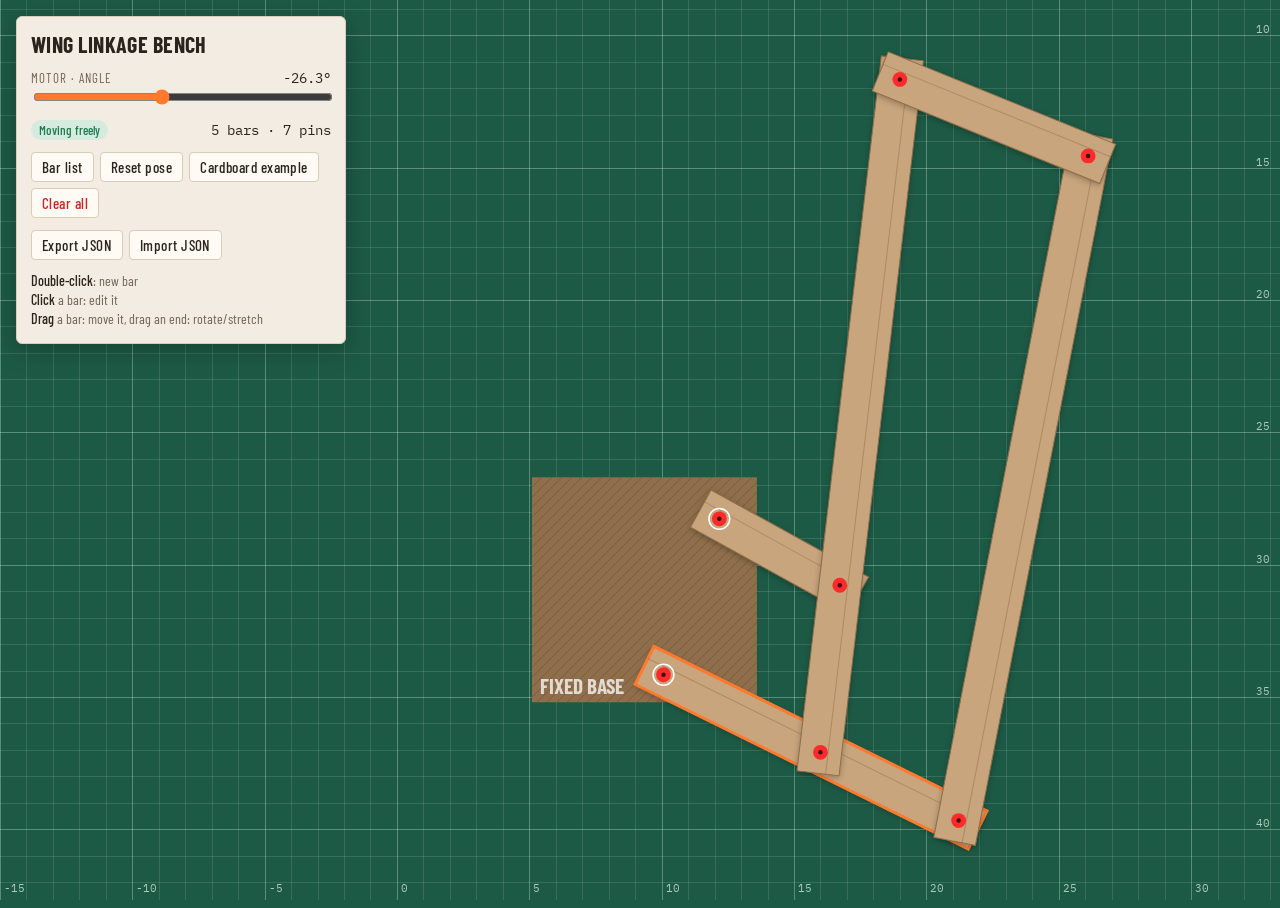
==== index.html @ b56dac08 "Rename for github page" ====
<!doctype html>
<html lang="en">
<head>
<meta charset="utf-8">
<meta name="viewport" content="width=device-width, initial-scale=1, viewport-fit=cover">
<title>Wing Linkage Bench</title>
<link rel="preconnect" href="https://fonts.googleapis.com">
<link rel="stylesheet" href="https://fonts.googleapis.com/css2?family=Barlow+Condensed:wght@500;700&family=IBM+Plex+Mono:wght@400;500&display=swap">
<link rel="stylesheet" href="wing-bench.css">

</head>
<body>
<canvas id="stage"></canvas>

<section class="panel" aria-label="Controls">
  <div class="row">
    <h1>Wing Linkage Bench</h1>
  </div>
  <div>
    <div class="row">
      <span class="label">Motor · angle</span>
      <span class="num" id="angleOut">—</span>
    </div>
    <input type="range" id="slider" min="-180" max="180" step="0.5" value="0" aria-label="Motor bar angle">
  </div>
  <div class="row">
    <span class="chip" id="status">—</span>
    <span class="num" id="counts"></span>
  </div>
  <div class="btns">
    <button id="btnList">Bar list</button>
    <button id="btnReset" title="Back to the pose of the last edit">Reset pose</button>
    <button id="btnExample">Cardboard example</button>
    <button id="btnClear" class="danger">Clear all</button>
  </div>
  <div class="btns">
    <button id="btnExport">Export JSON</button>
    <button id="btnImport">Import JSON</button>
    <input type="file" id="fileImport" accept=".json,application/json" hidden>
  </div>
  <p class="hint"><b>Double-click</b>: new bar<br><b>Click</b> a bar: edit it<br><b>Drag</b> a bar: move it, drag an end: rotate/stretch</p>
</section>

<section class="panel" id="menu" hidden aria-label="Selected bar">
  <div class="row"><span class="label" id="menuTitle">Bar</span><button id="menuClose" aria-label="Close">✕</button></div>
  <label>Length (cm) <input type="number" id="inLen" step="0.1" min="0.5"></label>
  <label>Width (cm) <input type="number" id="inWidth" step="0.1" min="0.3"></label>
  <label>Angle (°) <input type="number" id="inAngle" step="1"></label>
  <div class="btns">
    <button id="btnDriver">Motor</button>
    <button id="btnDelete" class="danger">Delete</button>
  </div>
</section>

<section class="panel" id="list" hidden aria-label="Bar list">
  <div class="row"><span class="label">Bars</span><button id="listClose" aria-label="Close">✕</button></div>
  <table>
    <thead><tr><th>Bar</th><th>Len. (cm)</th><th>Wid. (cm)</th></tr></thead>
    <tbody id="listBody"></tbody>
    <tfoot><tr><th>Total</th><td id="listTotal"></td><td></td></tr></tfoot>
  </table>
  <div class="scale">
    <label for="inScale">Scale ×</label>
    <input type="number" id="inScale" step="0.1" min="0.1" value="1.5">
    <button id="btnScale">Apply</button>
  </div>
</section>

<script src="wing-bench.js"></script>
</body>
</html>
---- wing-bench.css ----
:root {
  color-scheme: light;
  --mat: #1d5a45;
  --mat-line: rgba(220, 245, 232, 0.13);
  --mat-line-strong: rgba(220, 245, 232, 0.32);
  --mat-ink: rgba(230, 250, 240, 0.7);
  --kraft: #c8a57c;
  --kraft-dark: #8f6f4b;
  --pin: #ff2b2b;
  --motor: #ff7a2f;
  --panel: #f3ece2;
  --panel-ink: #2a241d;
  --panel-muted: #6f6556;
  --panel-line: #d8ccba;
  --ok: #1f7a4f;
  --bad: #c62828;
  --font-ui: "Barlow Condensed", "Arial Narrow", system-ui, sans-serif;
  --font-num: "IBM Plex Mono", ui-monospace, Menlo, monospace;
}
[hidden] { display: none !important; }
html, body { height: 100%; }
body { background: var(--mat); overflow: hidden; font-family: var(--font-ui); color: var(--panel-ink); }
#stage { position: fixed; inset: 0; width: 100%; height: 100%; touch-action: none; display: block; }
.panel {
  position: fixed; top: calc(16px + env(safe-area-inset-top, 0px)); left: 16px;
  width: 300px; max-width: calc(100% - 32px);
  background: var(--panel); border: 1px solid var(--panel-line); border-radius: 6px;
  box-shadow: 0 6px 24px rgba(0,0,0,.25); padding: 14px; display: grid; gap: 12px;
}
.panel h1 { margin: 0; font-size: 22px; font-weight: 700; letter-spacing: .02em; text-transform: uppercase; }
.label { font-size: 13px; text-transform: uppercase; letter-spacing: .08em; color: var(--panel-muted); }
.row { display: flex; align-items: center; justify-content: space-between; gap: 8px; flex-wrap: wrap; }
.num { font-family: var(--font-num); font-variant-numeric: tabular-nums; font-size: 14px; }
input[type=range] { width: 100%; accent-color: var(--motor); }
.chip { font-size: 13px; font-weight: 500; padding: 2px 8px; border-radius: 999px; background: #e4d9c9; }
.chip.ok { background: #d5ebdf; color: var(--ok); }
.chip.bad { background: #f6d6d3; color: var(--bad); }
.btns { display: flex; gap: 6px; flex-wrap: wrap; }
button {
  font-family: var(--font-ui); font-size: 15px; font-weight: 500; letter-spacing: .03em;
  padding: 5px 10px; border-radius: 4px; border: 1px solid var(--panel-line);
  background: #fffaf3; color: var(--panel-ink); cursor: pointer;
}
button:hover { border-color: var(--kraft-dark); }
button:focus-visible, input:focus-visible { outline: 2px solid var(--motor); outline-offset: 1px; }
button.danger { color: var(--bad); }
button.on { background: var(--motor); border-color: var(--motor); color: #fff; }
.hint { font-size: 14px; line-height: 1.35; color: var(--panel-muted); margin: 0; }
.hint b { color: var(--panel-ink); font-weight: 500; }
#menu { position: fixed; width: 210px; gap: 10px; }
#menu label { display: grid; grid-template-columns: 1fr 90px; align-items: center; gap: 8px; font-size: 15px; }
#menu input, #list input { font-family: var(--font-num); font-size: 14px; padding: 3px 6px; border: 1px solid var(--panel-line); border-radius: 4px; background: #fffaf3; color: var(--panel-ink); width: 100%; box-sizing: border-box; }
#list { left: auto; right: 16px; width: 260px; max-height: calc(100% - 32px); overflow: auto; }
#list table { width: 100%; border-collapse: collapse; font-family: var(--font-num); font-size: 13px; font-variant-numeric: tabular-nums; }
#list th { font-family: var(--font-ui); font-weight: 500; text-align: left; color: var(--panel-muted); letter-spacing: .06em; text-transform: uppercase; }
#list th, #list td { padding: 4px 6px; border-bottom: 1px solid var(--panel-line); }
#list td:not(:first-child), #list th:not(:first-child) { text-align: right; }
#list tbody tr { cursor: pointer; }
#list tbody tr:hover, #list tbody tr.sel { background: #e8dccb; }
#list .scale { display: grid; grid-template-columns: auto 1fr auto; align-items: center; gap: 8px; font-size: 15px; }
@media (max-width: 700px) { #list { top: auto; bottom: calc(16px + env(safe-area-inset-bottom, 0px)); max-height: 45%; } }
@media (max-width: 480px) { .hint { display: none; } }
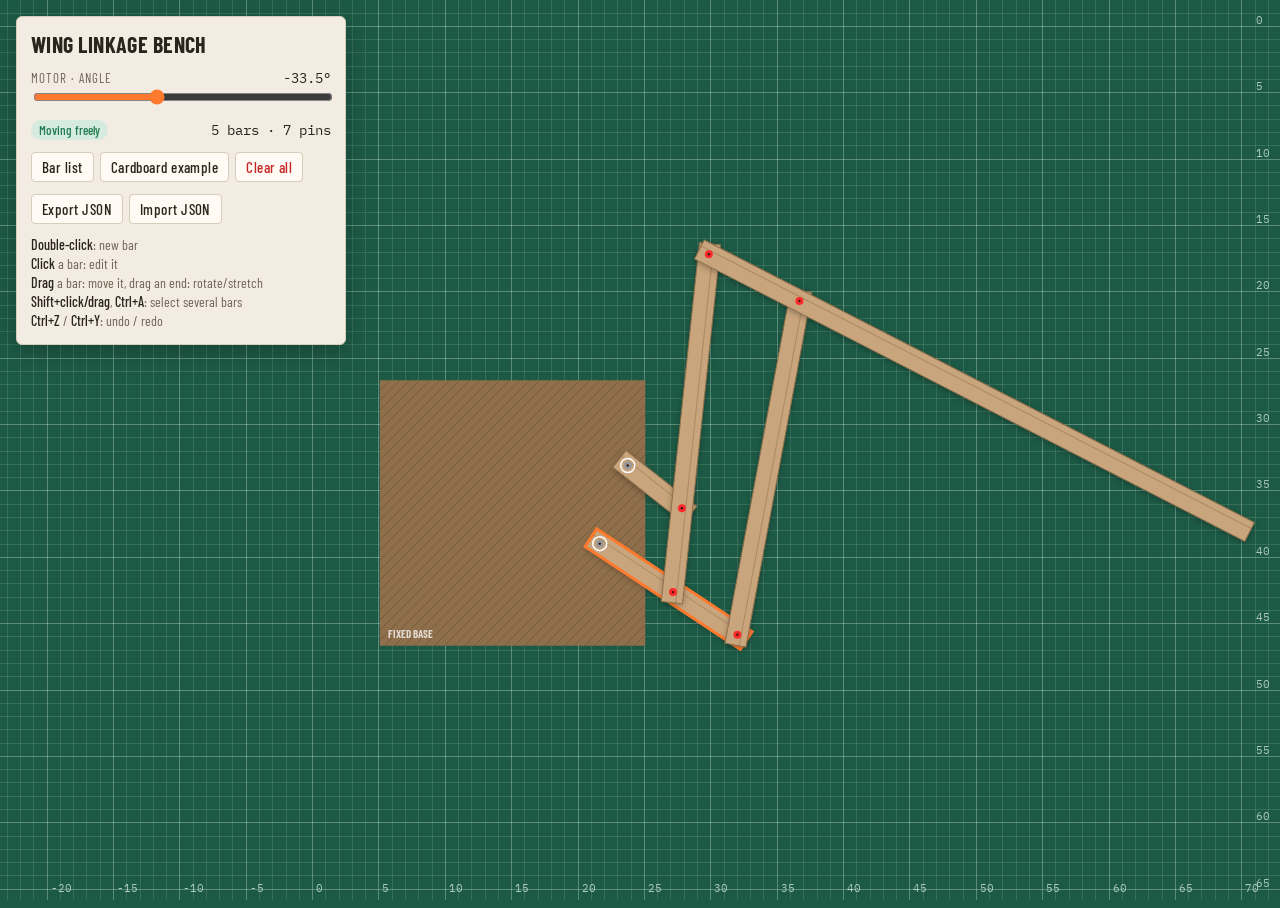
==== commit b659c0c5: "Silhouette" ====
--- a/index.html
+++ b/index.html
@@ -29,7 +29,6 @@
   </div>
   <div class="btns">
     <button id="btnList">Bar list</button>
-    <button id="btnReset" title="Back to the pose of the last edit">Reset pose</button>
     <button id="btnExample">Cardboard example</button>
     <button id="btnClear" class="danger">Clear all</button>
   </div>
@@ -38,10 +37,10 @@
     <button id="btnImport">Import JSON</button>
     <input type="file" id="fileImport" accept=".json,application/json" hidden>
   </div>
-  <p class="hint"><b>Double-click</b>: new bar<br><b>Click</b> a bar: edit it<br><b>Drag</b> a bar: move it, drag an end: rotate/stretch</p>
+  <p class="hint"><b>Double-click</b>: new bar<br><b>Click</b> a bar: edit it<br><b>Drag</b> a bar: move it, drag an end: rotate/stretch<br><b>Shift+click/drag</b>, <b>Ctrl+A</b>: select several bars<br><b>Ctrl+Z</b> / <b>Ctrl+Y</b>: undo / redo</p>
 </section>
 
-<section class="panel" id="menu" hidden aria-label="Selected bar">
+<section class="panel popup" id="menu" hidden aria-label="Selected bar">
   <div class="row"><span class="label" id="menuTitle">Bar</span><button id="menuClose" aria-label="Close">✕</button></div>
   <label>Length (cm) <input type="number" id="inLen" step="0.1" min="0.5"></label>
   <label>Width (cm) <input type="number" id="inWidth" step="0.1" min="0.3"></label>
@@ -50,6 +49,23 @@
     <button id="btnDriver">Motor</button>
     <button id="btnDelete" class="danger">Delete</button>
   </div>
+</section>
+
+<section class="panel popup" id="pinMenu" hidden aria-label="Pin">
+  <div class="row"><span class="label">Pin</span><button id="pinMenuClose" aria-label="Close">✕</button></div>
+  <button id="btnAnchor">Attach to base</button>
+</section>
+
+<section class="panel popup" id="baseMenu" hidden aria-label="Fixed base">
+  <div class="row"><span class="label">Fixed base</span><button id="baseMenuClose" aria-label="Close">✕</button></div>
+  <label>Width (cm) <input type="number" id="inBaseW" step="0.1" min="1"></label>
+  <label>Height (cm) <input type="number" id="inBaseH" step="0.1" min="1"></label>
+  <span class="label">Wearer silhouette</span>
+  <label class="check"><input type="checkbox" id="inPersonOn"> Show</label>
+  <label>Height (cm) <input type="number" id="inPersonH" step="1" min="50"></label>
+  <label>Shoulders (cm) <input type="number" id="inPersonS" step="1" min="10"></label>
+  <label>Head + neck (cm) <input type="number" id="inPersonHead" step="1" min="5"></label>
+  <label>Raise (cm) <input type="number" id="inPersonDy" step="1"></label>
 </section>
 
 <section class="panel" id="list" hidden aria-label="Bar list">
--- a/wing-bench.css
+++ b/wing-bench.css
@@ -7,6 +7,8 @@
   --kraft: #c8a57c;
   --kraft-dark: #8f6f4b;
   --pin: #ff2b2b;
+  --pin-fixed: #9a9a9a;
+  --person: rgba(255, 255, 255, 0.16);
   --motor: #ff7a2f;
   --panel: #f3ece2;
   --panel-ink: #2a241d;
@@ -47,9 +49,11 @@
 button.on { background: var(--motor); border-color: var(--motor); color: #fff; }
 .hint { font-size: 14px; line-height: 1.35; color: var(--panel-muted); margin: 0; }
 .hint b { color: var(--panel-ink); font-weight: 500; }
-#menu { position: fixed; width: 210px; gap: 10px; }
-#menu label { display: grid; grid-template-columns: 1fr 90px; align-items: center; gap: 8px; font-size: 15px; }
-#menu input, #list input { font-family: var(--font-num); font-size: 14px; padding: 3px 6px; border: 1px solid var(--panel-line); border-radius: 4px; background: #fffaf3; color: var(--panel-ink); width: 100%; box-sizing: border-box; }
+.popup { position: fixed; width: 210px; gap: 10px; }
+.popup label { display: grid; grid-template-columns: 1fr 90px; align-items: center; gap: 8px; font-size: 15px; }
+.popup input, #list input { font-family: var(--font-num); font-size: 14px; padding: 3px 6px; border: 1px solid var(--panel-line); border-radius: 4px; background: #fffaf3; color: var(--panel-ink); width: 100%; box-sizing: border-box; }
+#baseMenu label.check { display: flex; }
+#baseMenu input[type=checkbox] { width: auto; }
 #list { left: auto; right: 16px; width: 260px; max-height: calc(100% - 32px); overflow: auto; }
 #list table { width: 100%; border-collapse: collapse; font-family: var(--font-num); font-size: 13px; font-variant-numeric: tabular-nums; }
 #list th { font-family: var(--font-ui); font-weight: 500; text-align: left; color: var(--panel-muted); letter-spacing: .06em; text-transform: uppercase; }
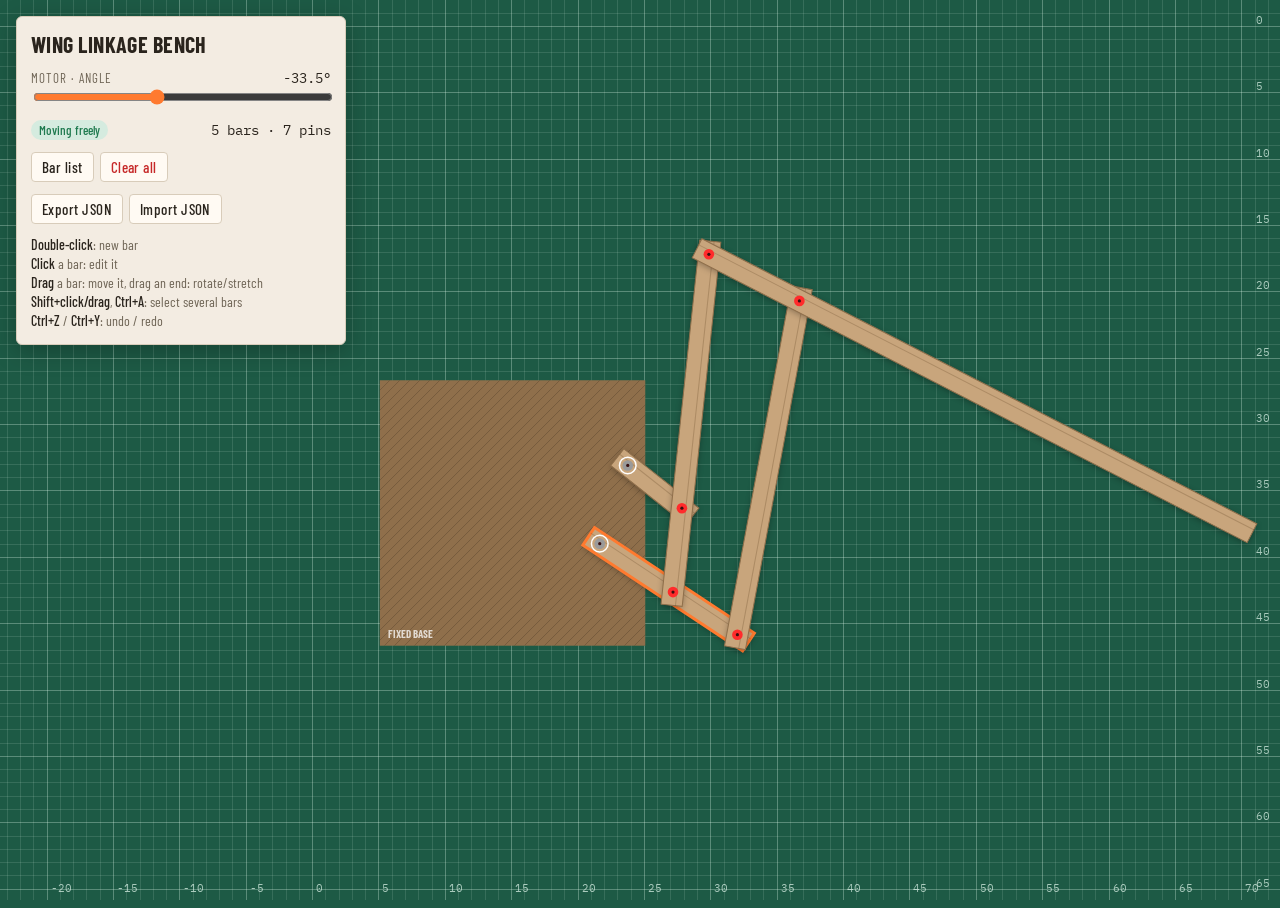
==== commit 2ee2a560: "Add holes in bar list" ====
--- a/index.html
+++ b/index.html
@@ -71,10 +71,11 @@
 <section class="panel" id="list" hidden aria-label="Bar list">
   <div class="row"><span class="label">Bars</span><button id="listClose" aria-label="Close">✕</button></div>
   <table>
-    <thead><tr><th>Bar</th><th>Len. (cm)</th><th>Wid. (cm)</th></tr></thead>
+    <thead><tr><th>Bar</th><th>Cut (cm)</th><th>Wid. (cm)</th><th>Holes (cm)</th></tr></thead>
     <tbody id="listBody"></tbody>
-    <tfoot><tr><th>Total</th><td id="listTotal"></td><td></td></tr></tfoot>
+    <tfoot><tr><th>Total</th><td id="listTotal"></td><td></td><td></td></tr></tfoot>
   </table>
+  <p class="hint">Holes: centre of each Ø 0.8 cm hole from the first cut end.</p>
   <div class="scale">
     <label for="inScale">Scale ×</label>
     <input type="number" id="inScale" step="0.1" min="0.1" value="1.5">
--- a/wing-bench.css
+++ b/wing-bench.css
@@ -54,11 +54,12 @@
 .popup input, #list input { font-family: var(--font-num); font-size: 14px; padding: 3px 6px; border: 1px solid var(--panel-line); border-radius: 4px; background: #fffaf3; color: var(--panel-ink); width: 100%; box-sizing: border-box; }
 #baseMenu label.check { display: flex; }
 #baseMenu input[type=checkbox] { width: auto; }
-#list { left: auto; right: 16px; width: 260px; max-height: calc(100% - 32px); overflow: auto; }
+#list { left: auto; right: 16px; width: 380px; max-height: calc(100% - 32px); overflow: auto; }
 #list table { width: 100%; border-collapse: collapse; font-family: var(--font-num); font-size: 13px; font-variant-numeric: tabular-nums; }
 #list th { font-family: var(--font-ui); font-weight: 500; text-align: left; color: var(--panel-muted); letter-spacing: .06em; text-transform: uppercase; }
 #list th, #list td { padding: 4px 6px; border-bottom: 1px solid var(--panel-line); }
 #list td:not(:first-child), #list th:not(:first-child) { text-align: right; }
+#list th:last-child, #list td:last-child { border-left: 2px solid var(--panel-line); padding-left: 10px; }
 #list tbody tr { cursor: pointer; }
 #list tbody tr:hover, #list tbody tr.sel { background: #e8dccb; }
 #list .scale { display: grid; grid-template-columns: auto 1fr auto; align-items: center; gap: 8px; font-size: 15px; }
